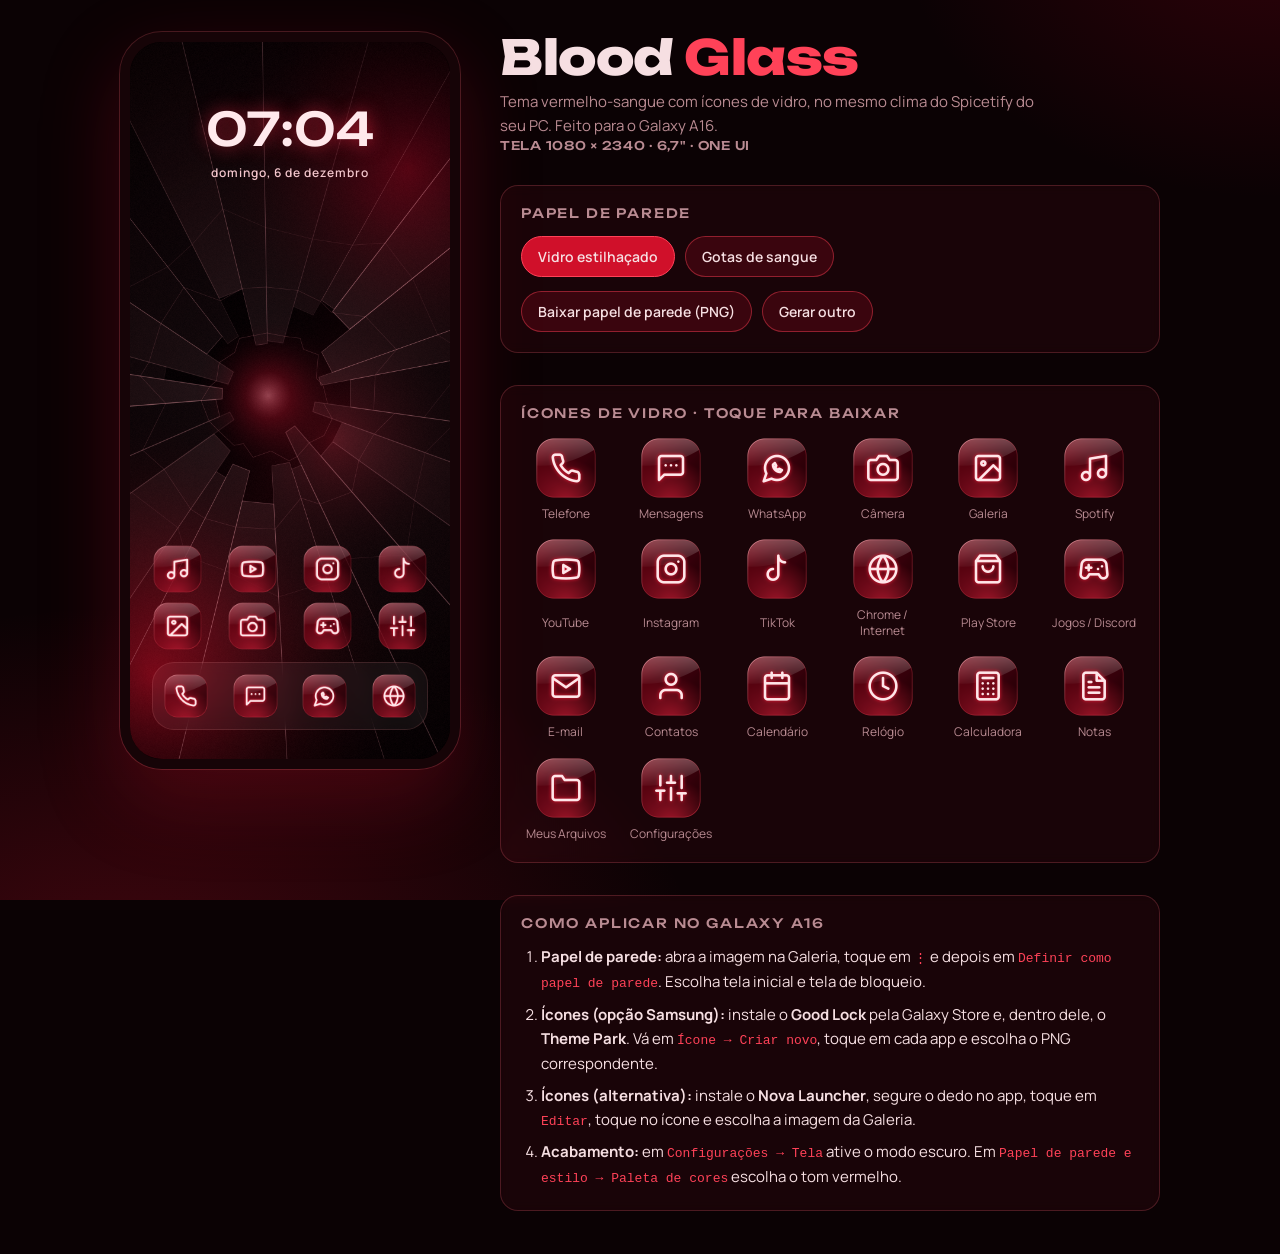
==== tema-celular/index.html @ 3ba120cf "Adiciona tema Blood Glass para Galaxy A16 Papéis de parede 1080x2340 (vidro estilhaçado e gotas de s" ====
<!doctype html>
<html lang="pt-BR">
<head>
<meta charset="utf-8">
<meta name="viewport" content="width=device-width, initial-scale=1, viewport-fit=cover">
<title>Blood Glass A16</title>
<link rel="preconnect" href="https://fonts.googleapis.com">
<link rel="stylesheet" href="https://fonts.googleapis.com/css2?family=Unbounded:wght@500;800&family=Manrope:wght@400;600&display=swap">
<style>
/* Layout: preview do celular à esquerda, controles e downloads à direita; empilha no celular. */
:root {
  --bg: #0b0204;
  --panel: rgba(255, 60, 80, 0.06);
  --line: rgba(255, 110, 125, 0.22);
  --fg: #f6dfe2;
  --muted: #b98b92;
  --accent: #d0102a;
  --accent-hi: #ff4258;
  --display: "Unbounded", "Arial Black", system-ui, sans-serif;
  --body: "Manrope", system-ui, -apple-system, "Segoe UI", sans-serif;
  color-scheme: dark;
}
* { box-sizing: border-box }
body {
  margin: 0; background: var(--bg); color: var(--fg); font: 15px/1.6 var(--body);
  padding-inline: 16px; padding-block: 32px 48px;
  background-image: radial-gradient(60rem 40rem at 10% 110%, rgba(208,16,42,.28), transparent 60%),
                    radial-gradient(40rem 30rem at 100% -10%, rgba(120,0,20,.35), transparent 60%);
  background-attachment: fixed;
}
main { max-width: 1040px; margin: 0 auto; display: grid; gap: 40px; grid-template-columns: minmax(0, 340px) minmax(0, 1fr); align-items: start }
@media (max-width: 760px) { main { grid-template-columns: minmax(0, 1fr) } }
h1 { font: 800 clamp(30px, 6vw, 48px)/1.05 var(--display); margin: 0 0 8px; letter-spacing: -.01em; text-wrap: balance }
h1 span { color: var(--accent-hi) }
h2 { font: 500 13px/1.2 var(--display); text-transform: uppercase; letter-spacing: .14em; color: var(--muted); margin: 0 0 14px }
p { margin: 0; max-width: 62ch }
.lede { color: var(--muted) }
.phone {
  position: relative; width: 100%; max-width: 340px; aspect-ratio: 1080 / 2340; border-radius: 42px;
  border: 10px solid #160407; box-shadow: 0 0 0 1px var(--line), 0 30px 80px rgba(208,16,42,.25);
  overflow: hidden; background: #000;
}
.phone canvas.wp { position: absolute; inset: 0; width: 100%; height: 100% }
.phone .grid { position: absolute; left: 7%; right: 7%; bottom: 16%; display: grid; grid-template-columns: repeat(4, 1fr); gap: 7% 9% }
.phone .grid img { width: 100%; display: block }
.phone .dock { position: absolute; left: 7%; right: 7%; bottom: 4%; display: grid; grid-template-columns: repeat(4, 1fr); gap: 9%; padding: 3%; border-radius: 22px; background: rgba(255,255,255,.05); border: 1px solid rgba(255,140,150,.15); backdrop-filter: blur(8px) }
.phone .dock img { width: 100%; display: block }
.phone .clock { position: absolute; top: 9%; width: 100%; text-align: center; font: 500 46px/1 var(--display); color: #ffe9ec; text-shadow: 0 0 18px rgba(255,40,70,.6) }
.phone .date { position: absolute; top: 17%; width: 100%; text-align: center; font: 600 12px var(--body); color: #f2c5cb; letter-spacing: .08em }
.side { display: grid; gap: 32px; min-width: 0 }
.card { background: var(--panel); border: 1px solid var(--line); border-radius: 18px; padding: 20px; backdrop-filter: blur(6px) }
.row { display: flex; flex-wrap: wrap; gap: 10px }
button {
  font: 600 14px var(--body); color: var(--fg); background: rgba(208,16,42,.18); border: 1px solid rgba(255,66,88,.45);
  padding: 10px 16px; border-radius: 999px; cursor: pointer;
}
button:hover { background: rgba(208,16,42,.35) }
button[aria-pressed="true"] { background: var(--accent); border-color: var(--accent-hi) }
button:focus-visible { outline: 2px solid var(--accent-hi); outline-offset: 2px }
.icons { display: grid; grid-template-columns: repeat(auto-fill, minmax(78px, 1fr)); gap: 16px }
.icons figure { margin: 0; display: grid; gap: 6px; justify-items: center; text-align: center }
.icons img { width: 64px; height: 64px; cursor: pointer }
.icons figcaption { font-size: 12px; color: var(--muted); line-height: 1.3 }
ol { margin: 0; padding-left: 20px; display: grid; gap: 8px }
code { font-size: 13px; color: var(--accent-hi) }
.spec { font: 500 12px var(--display); color: var(--muted); letter-spacing: .06em }
@media (prefers-reduced-motion: no-preference) { .phone { transition: transform .4s } .phone:hover { transform: translateY(-4px) } }
</style>
</head>
<body>
<main>
  <div class="phone" id="phone">
    <canvas class="wp" id="wpPreview" width="540" height="1170"></canvas>
    <div class="clock" id="pClock">12:00</div>
    <div class="date" id="pDate"></div>
    <div class="grid" id="pGrid"></div>
    <div class="dock" id="pDock"></div>
  </div>

  <div class="side">
    <header>
      <h1>Blood <span>Glass</span></h1>
      <p class="lede">Tema vermelho-sangue com ícones de vidro, no mesmo clima do Spicetify do seu PC. Feito para o Galaxy A16.</p>
      <p class="spec">TELA 1080 × 2340 · 6,7" · ONE UI</p>
    </header>

    <section class="card">
      <h2>Papel de parede</h2>
      <div class="row" id="variants" role="group" aria-label="Estilo do papel de parede">
        <button type="button" data-v="vidro" aria-pressed="true">Vidro estilhaçado</button>
        <button type="button" data-v="gotas" aria-pressed="false">Gotas de sangue</button>
      </div>
      <div class="row" style="margin-top:14px">
        <button type="button" id="dlWp">Baixar papel de parede (PNG)</button>
        <button type="button" id="reroll">Gerar outro</button>
      </div>
    </section>

    <section class="card">
      <h2>Ícones de vidro · toque para baixar</h2>
      <div class="icons" id="iconList"></div>
    </section>

    <section class="card">
      <h2>Como aplicar no Galaxy A16</h2>
      <ol>
        <li><b>Papel de parede:</b> abra a imagem na Galeria, toque em <code>⋮</code> e depois em <code>Definir como papel de parede</code>. Escolha tela inicial e tela de bloqueio.</li>
        <li><b>Ícones (opção Samsung):</b> instale o <b>Good Lock</b> pela Galaxy Store e, dentro dele, o <b>Theme Park</b>. Vá em <code>Ícone → Criar novo</code>, toque em cada app e escolha o PNG correspondente.</li>
        <li><b>Ícones (alternativa):</b> instale o <b>Nova Launcher</b>, segure o dedo no app, toque em <code>Editar</code>, toque no ícone e escolha a imagem da Galeria.</li>
        <li><b>Acabamento:</b> em <code>Configurações → Tela</code> ative o modo escuro. Em <code>Papel de parede e estilo → Paleta de cores</code> escolha o tom vermelho.</li>
      </ol>
    </section>
  </div>
</main>

<script>
const W = 1080, H = 2340;

// Glifos 24×24 desenhados com traço (estilo linha).
const ICONS = [
  ["telefone", "Telefone", "M22 16.9v3a2 2 0 0 1-2.2 2 19.8 19.8 0 0 1-8.6-3.1 19.5 19.5 0 0 1-6-6A19.8 19.8 0 0 1 2.1 4.2 2 2 0 0 1 4.1 2h3a2 2 0 0 1 2 1.7c.1.9.4 1.8.7 2.7a2 2 0 0 1-.5 2.1L8 9.8a16 16 0 0 0 6 6l1.3-1.3a2 2 0 0 1 2.1-.4c.9.3 1.8.6 2.7.7a2 2 0 0 1 1.7 2z"],
  ["mensagens", "Mensagens", "M21 15a2 2 0 0 1-2 2H7l-4 4V5a2 2 0 0 1 2-2h14a2 2 0 0 1 2 2z M8 10h.01 M12 10h.01 M16 10h.01"],
  ["whatsapp", "WhatsApp", "M7.9 20A9 9 0 1 0 4 16.1L2 22z M9 9.5c0 3 2.5 5.5 5.5 5.5l1.2-1.4-2-1-1 .8a4 4 0 0 1-2.1-2.1l.8-1-1-2z"],
  ["camera", "Câmera", "M23 19a2 2 0 0 1-2 2H3a2 2 0 0 1-2-2V8a2 2 0 0 1 2-2h4l2-3h6l2 3h4a2 2 0 0 1 2 2z M16 13a4 4 0 1 1-8 0 4 4 0 0 1 8 0z"],
  ["galeria", "Galeria", "M5 3h14a2 2 0 0 1 2 2v14a2 2 0 0 1-2 2H5a2 2 0 0 1-2-2V5a2 2 0 0 1 2-2z M21 15l-5-5L5 21 M10 8.5a1.5 1.5 0 1 1-3 0 1.5 1.5 0 0 1 3 0z"],
  ["spotify", "Spotify", "M9 18V5l12-2v13 M9 18a3 3 0 1 1-6 0 3 3 0 0 1 6 0z M21 16a3 3 0 1 1-6 0 3 3 0 0 1 6 0z"],
  ["youtube", "YouTube", "M2.5 17a24 24 0 0 1 0-10 2 2 0 0 1 1.4-1.4 49.6 49.6 0 0 1 16.2 0A2 2 0 0 1 21.5 7a24 24 0 0 1 0 10 2 2 0 0 1-1.4 1.4 49.6 49.6 0 0 1-16.2 0A2 2 0 0 1 2.5 17z M10 15l5-3-5-3z"],
  ["instagram", "Instagram", "M7 2h10a5 5 0 0 1 5 5v10a5 5 0 0 1-5 5H7a5 5 0 0 1-5-5V7a5 5 0 0 1 5-5z M16 12a4 4 0 1 1-8 0 4 4 0 0 1 8 0z M17.5 6.5h.01"],
  ["tiktok", "TikTok", "M9 12a4 4 0 1 0 4 4V2a5 5 0 0 0 5 5"],
  ["navegador", "Chrome / Internet", "M22 12a10 10 0 1 1-20 0 10 10 0 0 1 20 0z M2 12h20 M12 2a15.3 15.3 0 0 1 4 10 15.3 15.3 0 0 1-4 10 15.3 15.3 0 0 1-4-10 15.3 15.3 0 0 1 4-10z"],
  ["playstore", "Play Store", "M6 2L3 6v14a2 2 0 0 0 2 2h14a2 2 0 0 0 2-2V6l-3-4z M3 6h18 M16 10a4 4 0 0 1-8 0"],
  ["jogos", "Jogos / Discord", "M6 11h4 M8 9v4 M15 12h.01 M18 10h.01 M17.3 5H6.7a4 4 0 0 0-4 3.6L2 15.5A3 3 0 0 0 7.2 18l1.3-2h7l1.3 2a3 3 0 0 0 5.2-2.5l-.7-6.9a4 4 0 0 0-4-3.6z"],
  ["email", "E-mail", "M4 4h16a2 2 0 0 1 2 2v12a2 2 0 0 1-2 2H4a2 2 0 0 1-2-2V6a2 2 0 0 1 2-2z M22 6l-10 7L2 6"],
  ["contatos", "Contatos", "M20 21v-2a4 4 0 0 0-4-4H8a4 4 0 0 0-4 4v2 M16 7a4 4 0 1 1-8 0 4 4 0 0 1 8 0z"],
  ["calendario", "Calendário", "M5 4h14a2 2 0 0 1 2 2v14a2 2 0 0 1-2 2H5a2 2 0 0 1-2-2V6a2 2 0 0 1 2-2z M16 2v4 M8 2v4 M3 10h18"],
  ["relogio", "Relógio", "M22 12a10 10 0 1 1-20 0 10 10 0 0 1 20 0z M12 6v6l4 2"],
  ["calculadora", "Calculadora", "M6 2h12a2 2 0 0 1 2 2v16a2 2 0 0 1-2 2H6a2 2 0 0 1-2-2V4a2 2 0 0 1 2-2z M8 6h8 M8 10h.01 M12 10h.01 M16 10h.01 M8 14h.01 M12 14h.01 M16 14h.01 M8 18h.01 M12 18h.01 M16 18h.01"],
  ["notas", "Notas", "M14 2H6a2 2 0 0 0-2 2v16a2 2 0 0 0 2 2h12a2 2 0 0 0 2-2V8z M14 2v6h6 M16 13H8 M16 17H8 M10 9H8"],
  ["arquivos", "Meus Arquivos", "M22 19a2 2 0 0 1-2 2H4a2 2 0 0 1-2-2V5a2 2 0 0 1 2-2h5l2 3h9a2 2 0 0 1 2 2z"],
  ["config", "Configurações", "M4 21v-7 M4 10V3 M12 21v-9 M12 8V3 M20 21v-5 M20 12V3 M1 14h6 M9 8h6 M17 16h6"],
];

function rng(seed) { return () => ((seed = (seed * 16807) % 2147483647) - 1) / 2147483646; }

function roundRect(ctx, x, y, w, h, r) {
  ctx.beginPath(); ctx.moveTo(x + r, y);
  ctx.arcTo(x + w, y, x + w, y + h, r); ctx.arcTo(x + w, y + h, x, y + h, r);
  ctx.arcTo(x, y + h, x, y, r); ctx.arcTo(x, y, x + w, y, r); ctx.closePath();
}

function drawIcon(path, size = 512) {
  const c = document.createElement("canvas"); c.width = c.height = size;
  const ctx = c.getContext("2d"), s = size, pad = s * 0.04, r = s * 0.27;
  // corpo de vidro translúcido
  roundRect(ctx, pad, pad, s - 2 * pad, s - 2 * pad, r);
  let g = ctx.createLinearGradient(0, pad, s, s - pad);
  g.addColorStop(0, "rgba(150, 8, 28, 0.78)"); g.addColorStop(0.55, "rgba(70, 0, 12, 0.72)"); g.addColorStop(1, "rgba(25, 0, 5, 0.82)");
  ctx.fillStyle = g; ctx.fill();
  ctx.save(); ctx.clip();
  // brilho interno vermelho embaixo
  g = ctx.createRadialGradient(s * 0.5, s * 1.05, 0, s * 0.5, s * 1.05, s * 0.7);
  g.addColorStop(0, "rgba(255, 40, 70, 0.55)"); g.addColorStop(1, "rgba(255, 40, 70, 0)");
  ctx.fillStyle = g; ctx.fillRect(0, 0, s, s);
  // reflexo diagonal do vidro
  ctx.beginPath(); ctx.moveTo(0, 0); ctx.lineTo(s, 0); ctx.lineTo(s, s * 0.18); ctx.quadraticCurveTo(s * 0.5, s * 0.5, 0, s * 0.46); ctx.closePath();
  g = ctx.createLinearGradient(0, 0, 0, s * 0.5);
  g.addColorStop(0, "rgba(255,255,255,0.30)"); g.addColorStop(1, "rgba(255,255,255,0.02)");
  ctx.fillStyle = g; ctx.fill();
  ctx.restore();
  // borda
  roundRect(ctx, pad + 2, pad + 2, s - 2 * pad - 4, s - 2 * pad - 4, r - 2);
  g = ctx.createLinearGradient(0, 0, s, s);
  g.addColorStop(0, "rgba(255,200,205,0.75)"); g.addColorStop(0.5, "rgba(255,80,100,0.25)"); g.addColorStop(1, "rgba(255,60,80,0.55)");
  ctx.strokeStyle = g; ctx.lineWidth = s * 0.012; ctx.stroke();
  // glifo
  ctx.save();
  const k = s * 0.5 / 24; ctx.translate(s * 0.25, s * 0.25); ctx.scale(k, k);
  ctx.lineCap = ctx.lineJoin = "round"; ctx.lineWidth = 1.9;
  ctx.shadowColor = "rgba(255, 30, 60, 0.95)"; ctx.shadowBlur = s * 0.06;
  ctx.strokeStyle = "#ffe6e9"; ctx.stroke(new Path2D(path));
  ctx.shadowBlur = 0; ctx.stroke(new Path2D(path));
  ctx.restore();
  return c;
}

function grain(ctx, rand, amount) {
  const img = ctx.getImageData(0, 0, W, H), d = img.data;
  for (let i = 0; i < d.length; i += 4) { const n = (rand() - 0.5) * amount; d[i] += n; d[i + 1] += n * 0.6; d[i + 2] += n * 0.6; }
  ctx.putImageData(img, 0, 0);
}

function baseGlow(ctx, rand) {
  ctx.fillStyle = "#060103"; ctx.fillRect(0, 0, W, H);
  const blobs = [[0.15, 0.85, 900, "rgba(190,10,35,0.75)"], [0.9, 0.2, 700, "rgba(120,0,22,0.7)"], [0.6, 0.55, 500, "rgba(255,30,60,0.25)"]];
  for (const [x, y, rad, col] of blobs) {
    const cx = W * (x + (rand() - 0.5) * 0.15), cy = H * (y + (rand() - 0.5) * 0.08);
    const g = ctx.createRadialGradient(cx, cy, 0, cx, cy, rad);
    g.addColorStop(0, col); g.addColorStop(1, "rgba(0,0,0,0)");
    ctx.fillStyle = g; ctx.fillRect(0, 0, W, H);
  }
}

function wallpaperVidro(ctx, rand) {
  baseGlow(ctx, rand);
  // estilhaços de vidro a partir de um ponto de impacto
  const ix = W * (0.3 + rand() * 0.4), iy = H * (0.38 + rand() * 0.15);
  const n = 26, angles = Array.from({ length: n }, (_, i) => (i / n) * Math.PI * 2 + rand() * 0.18);
  for (let i = 0; i < n; i++) {
    const a1 = angles[i], a2 = angles[(i + 1) % n] + (i === n - 1 ? Math.PI * 2 : 0);
    const r1 = 120 + rand() * 260, r2 = 1500 + rand() * 900;
    ctx.beginPath();
    ctx.moveTo(ix + Math.cos(a1) * r1, iy + Math.sin(a1) * r1);
    ctx.lineTo(ix + Math.cos(a1) * r2, iy + Math.sin(a1) * r2);
    ctx.lineTo(ix + Math.cos(a2) * r2, iy + Math.sin(a2) * r2);
    ctx.lineTo(ix + Math.cos(a2) * r1, iy + Math.sin(a2) * r1);
    ctx.closePath();
    const g = ctx.createLinearGradient(ix, iy, ix + Math.cos(a1) * 1400, iy + Math.sin(a1) * 1400);
    const a = 0.02 + rand() * 0.07;
    g.addColorStop(0, `rgba(255,190,200,${a * 1.6})`); g.addColorStop(1, `rgba(255,60,80,${a * 0.2})`);
    ctx.fillStyle = g; ctx.fill();
    ctx.strokeStyle = `rgba(255,170,180,${0.10 + rand() * 0.25})`; ctx.lineWidth = 1 + rand() * 2; ctx.stroke();
  }
  // anéis concêntricos de rachadura
  for (let ring = 0; ring < 3; ring++) {
    const rr = 200 + ring * (180 + rand() * 120);
    ctx.beginPath();
    for (let i = 0; i <= n; i++) {
      const a = angles[i % n] + (i === n ? Math.PI * 2 : 0), j = rr * (0.85 + rand() * 0.3);
      const x = ix + Math.cos(a) * j, y = iy + Math.sin(a) * j;
      i ? ctx.lineTo(x, y) : ctx.moveTo(x, y);
    }
    ctx.strokeStyle = `rgba(255,150,165,${0.25 - ring * 0.06})`; ctx.lineWidth = 1.5; ctx.stroke();
  }
  // núcleo do impacto
  const g = ctx.createRadialGradient(ix, iy, 0, ix, iy, 260);
  g.addColorStop(0, "rgba(255,120,140,0.55)"); g.addColorStop(0.3, "rgba(220,20,50,0.25)"); g.addColorStop(1, "rgba(0,0,0,0)");
  ctx.fillStyle = g; ctx.fillRect(0, 0, W, H);
  vignette(ctx); grain(ctx, rand, 14);
}

function wallpaperGotas(ctx, rand) {
  baseGlow(ctx, rand);
  // escorridos do topo
  const drips = 9;
  for (let i = 0; i < drips; i++) {
    const x = (i + 0.2 + rand() * 0.6) * (W / drips), w = 26 + rand() * 50, len = 260 + rand() * 900;
    const g = ctx.createLinearGradient(0, 0, 0, len);
    g.addColorStop(0, "#5a0010"); g.addColorStop(0.7, "#a3001c"); g.addColorStop(1, "#d1102e");
    ctx.fillStyle = g;
    ctx.beginPath(); ctx.moveTo(x - w, 0);
    ctx.bezierCurveTo(x - w * 0.6, len * 0.3, x - w * 0.45, len * 0.7, x - w * 0.55, len);
    ctx.arc(x, len, w * 0.55, Math.PI, 0, true);
    ctx.bezierCurveTo(x + w * 0.45, len * 0.7, x + w * 0.6, len * 0.3, x + w, 0);
    ctx.closePath(); ctx.fill();
    // reflexo
    ctx.fillStyle = "rgba(255,200,210,0.35)";
    ctx.beginPath(); ctx.ellipse(x - w * 0.2, len - w * 0.05, w * 0.1, w * 0.22, -0.3, 0, Math.PI * 2); ctx.fill();
    ctx.fillRect(x - w * 0.35, 0, w * 0.08, len * 0.85);
  }
  // faixa superior contínua
  ctx.fillStyle = "#4a000d"; ctx.fillRect(0, 0, W, 40);
  // gotas espalhadas sobre "vidro"
  for (let i = 0; i < 70; i++) {
    const x = rand() * W, y = H * (0.45 + rand() * 0.55), r = 6 + rand() * rand() * 38;
    const g = ctx.createRadialGradient(x - r * 0.3, y - r * 0.3, r * 0.1, x, y, r);
    g.addColorStop(0, "rgba(255,140,155,0.9)"); g.addColorStop(0.35, "rgba(200,10,40,0.85)"); g.addColorStop(1, "rgba(60,0,10,0.9)");
    ctx.fillStyle = g; ctx.beginPath(); ctx.ellipse(x, y, r, r * (0.9 + rand() * 0.25), 0, 0, Math.PI * 2); ctx.fill();
    ctx.fillStyle = "rgba(255,255,255,0.55)"; ctx.beginPath(); ctx.arc(x - r * 0.35, y - r * 0.35, r * 0.18, 0, Math.PI * 2); ctx.fill();
  }
  vignette(ctx); grain(ctx, rand, 14);
}

function vignette(ctx) {
  const g = ctx.createRadialGradient(W / 2, H / 2, H * 0.3, W / 2, H / 2, H * 0.75);
  g.addColorStop(0, "rgba(0,0,0,0)"); g.addColorStop(1, "rgba(0,0,0,0.6)");
  ctx.fillStyle = g; ctx.fillRect(0, 0, W, H);
}

function renderWallpaper(variant, seed) {
  const c = document.createElement("canvas"); c.width = W; c.height = H;
  const ctx = c.getContext("2d"), rand = rng(seed);
  (variant === "gotas" ? wallpaperGotas : wallpaperVidro)(ctx, rand);
  return c;
}

function save(canvas, name) {
  canvas.toBlob(b => {
    const a = document.createElement("a"); a.href = URL.createObjectURL(b); a.download = name;
    document.body.appendChild(a); a.click(); a.remove(); setTimeout(() => URL.revokeObjectURL(a.href), 2000);
  }, "image/png");
}

let variant = "vidro", seed = 7, current;
function refresh() {
  current = renderWallpaper(variant, seed);
  const p = document.getElementById("wpPreview");
  p.getContext("2d").drawImage(current, 0, 0, p.width, p.height);
}

const iconCanvases = Object.fromEntries(ICONS.map(([id, , path]) => [id, drawIcon(path)]));
const list = document.getElementById("iconList"), grid = document.getElementById("pGrid"), dock = document.getElementById("pDock");
for (const [id, label] of ICONS) {
  const url = iconCanvases[id].toDataURL();
  const f = document.createElement("figure");
  f.innerHTML = `<img alt="Ícone ${label}" src="${url}"><figcaption>${label}</figcaption>`;
  f.querySelector("img").addEventListener("click", () => save(iconCanvases[id], `icone-${id}.png`));
  list.appendChild(f);
}
["spotify", "youtube", "instagram", "tiktok", "galeria", "camera", "jogos", "config"].forEach(id => { const i = new Image(); i.src = iconCanvases[id].toDataURL(); i.alt = ""; grid.appendChild(i); });
["telefone", "mensagens", "whatsapp", "navegador"].forEach(id => { const i = new Image(); i.src = iconCanvases[id].toDataURL(); i.alt = ""; dock.appendChild(i); });

const now = new Date();
document.getElementById("pClock").textContent = now.toLocaleTimeString("pt-BR", { hour: "2-digit", minute: "2-digit" });
document.getElementById("pDate").textContent = now.toLocaleDateString("pt-BR", { weekday: "long", day: "numeric", month: "long" });

document.getElementById("variants").addEventListener("click", e => {
  const b = e.target.closest("button"); if (!b) return;
  variant = b.dataset.v;
  document.querySelectorAll("#variants button").forEach(x => x.setAttribute("aria-pressed", x === b));
  refresh();
});
document.getElementById("reroll").addEventListener("click", () => { seed = Math.floor(Math.random() * 1e6) + 1; refresh(); });
document.getElementById("dlWp").addEventListener("click", () => save(current, `papel-de-parede-${variant}.png`));

// usado pelo script de exportação
window.exportAll = () => ({
  wallpapers: { vidro: renderWallpaper("vidro", 7).toDataURL(), gotas: renderWallpaper("gotas", 11).toDataURL() },
  icons: Object.fromEntries(Object.entries(iconCanvases).map(([k, c]) => [k, c.toDataURL()])),
});
refresh();
</script>
</body>
</html>
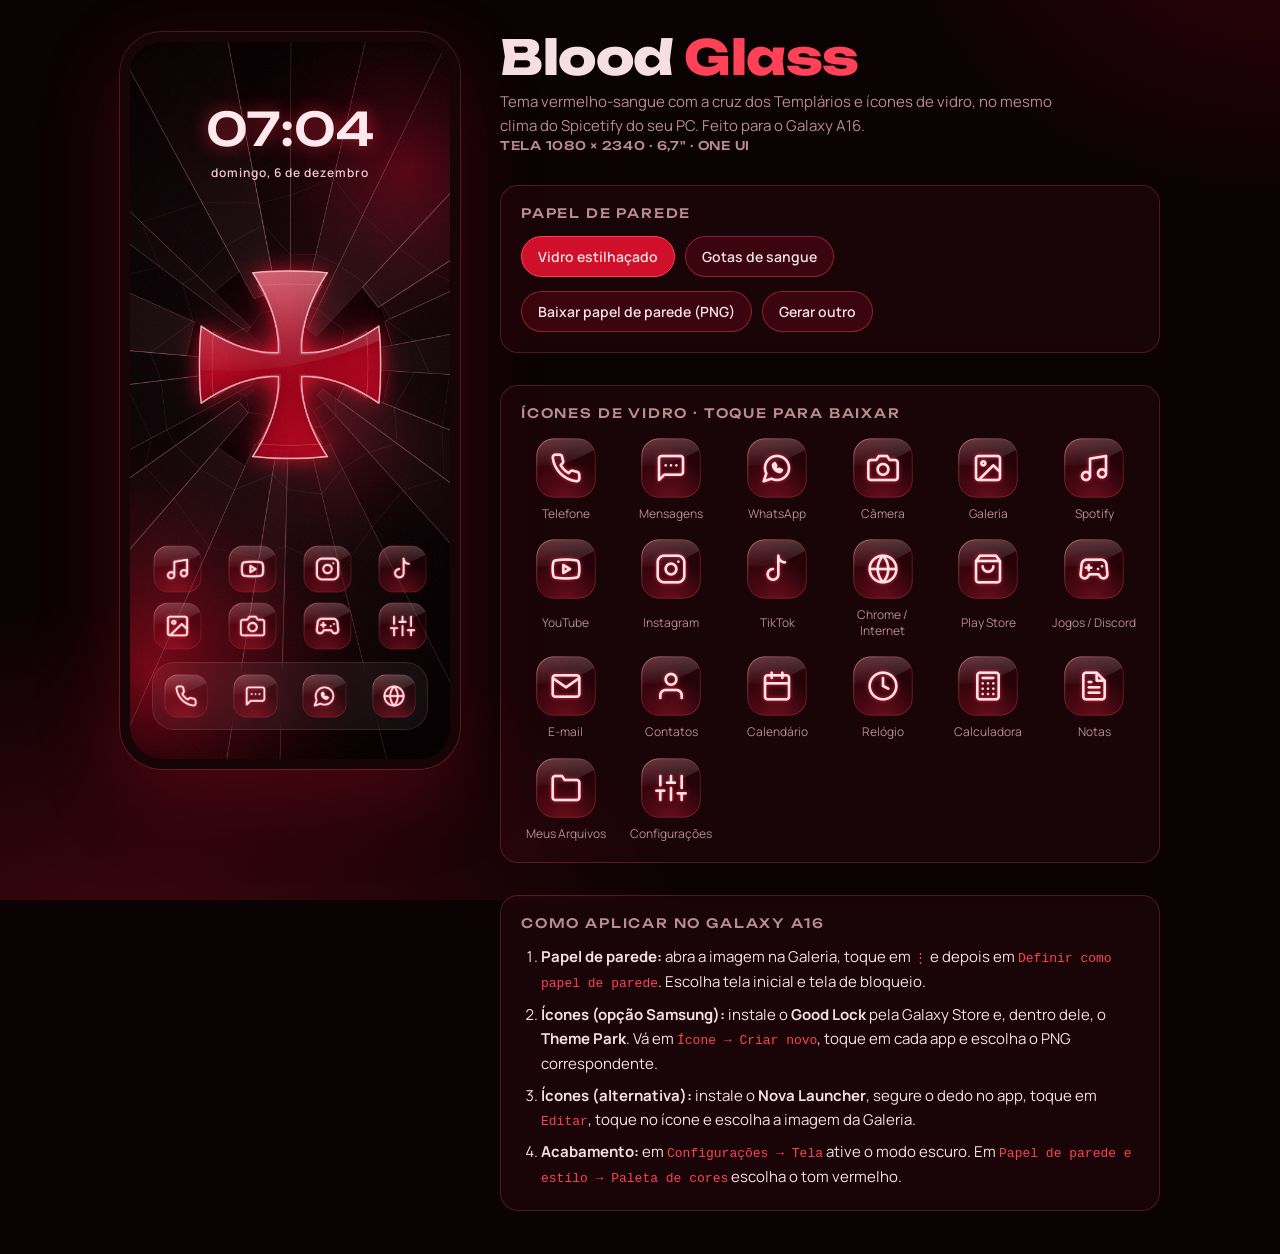
==== commit d2d7b737: "Adiciona cruz templária aos papéis de parede e deixa ícones mais transparentes Co-Authored-By: Claud" ====
--- a/tema-celular/index.html
+++ b/tema-celular/index.html
@@ -80,7 +80,7 @@
   <div class="side">
     <header>
       <h1>Blood <span>Glass</span></h1>
-      <p class="lede">Tema vermelho-sangue com ícones de vidro, no mesmo clima do Spicetify do seu PC. Feito para o Galaxy A16.</p>
+      <p class="lede">Tema vermelho-sangue com a cruz dos Templários e ícones de vidro, no mesmo clima do Spicetify do seu PC. Feito para o Galaxy A16.</p>
       <p class="spec">TELA 1080 × 2340 · 6,7" · ONE UI</p>
     </header>
 
@@ -154,17 +154,17 @@
   // corpo de vidro translúcido
   roundRect(ctx, pad, pad, s - 2 * pad, s - 2 * pad, r);
   let g = ctx.createLinearGradient(0, pad, s, s - pad);
-  g.addColorStop(0, "rgba(150, 8, 28, 0.78)"); g.addColorStop(0.55, "rgba(70, 0, 12, 0.72)"); g.addColorStop(1, "rgba(25, 0, 5, 0.82)");
+  g.addColorStop(0, "rgba(170, 10, 32, 0.34)"); g.addColorStop(0.55, "rgba(90, 0, 16, 0.22)"); g.addColorStop(1, "rgba(40, 0, 8, 0.32)");
   ctx.fillStyle = g; ctx.fill();
   ctx.save(); ctx.clip();
   // brilho interno vermelho embaixo
   g = ctx.createRadialGradient(s * 0.5, s * 1.05, 0, s * 0.5, s * 1.05, s * 0.7);
-  g.addColorStop(0, "rgba(255, 40, 70, 0.55)"); g.addColorStop(1, "rgba(255, 40, 70, 0)");
+  g.addColorStop(0, "rgba(255, 40, 70, 0.35)"); g.addColorStop(1, "rgba(255, 40, 70, 0)");
   ctx.fillStyle = g; ctx.fillRect(0, 0, s, s);
   // reflexo diagonal do vidro
   ctx.beginPath(); ctx.moveTo(0, 0); ctx.lineTo(s, 0); ctx.lineTo(s, s * 0.18); ctx.quadraticCurveTo(s * 0.5, s * 0.5, 0, s * 0.46); ctx.closePath();
   g = ctx.createLinearGradient(0, 0, 0, s * 0.5);
-  g.addColorStop(0, "rgba(255,255,255,0.30)"); g.addColorStop(1, "rgba(255,255,255,0.02)");
+  g.addColorStop(0, "rgba(255,255,255,0.22)"); g.addColorStop(1, "rgba(255,255,255,0.01)");
   ctx.fillStyle = g; ctx.fill();
   ctx.restore();
   // borda
@@ -203,7 +203,7 @@
 function wallpaperVidro(ctx, rand) {
   baseGlow(ctx, rand);
   // estilhaços de vidro a partir de um ponto de impacto
-  const ix = W * (0.3 + rand() * 0.4), iy = H * (0.38 + rand() * 0.15);
+  const ix = W * 0.5, iy = H * 0.45;
   const n = 26, angles = Array.from({ length: n }, (_, i) => (i / n) * Math.PI * 2 + rand() * 0.18);
   for (let i = 0; i < n; i++) {
     const a1 = angles[i], a2 = angles[(i + 1) % n] + (i === n - 1 ? Math.PI * 2 : 0);
@@ -235,6 +235,7 @@
   const g = ctx.createRadialGradient(ix, iy, 0, ix, iy, 260);
   g.addColorStop(0, "rgba(255,120,140,0.55)"); g.addColorStop(0.3, "rgba(220,20,50,0.25)"); g.addColorStop(1, "rgba(0,0,0,0)");
   ctx.fillStyle = g; ctx.fillRect(0, 0, W, H);
+  templarCross(ctx, ix, iy, 300);
   vignette(ctx); grain(ctx, rand, 14);
 }
 
@@ -267,7 +268,44 @@
     ctx.fillStyle = g; ctx.beginPath(); ctx.ellipse(x, y, r, r * (0.9 + rand() * 0.25), 0, 0, Math.PI * 2); ctx.fill();
     ctx.fillStyle = "rgba(255,255,255,0.55)"; ctx.beginPath(); ctx.arc(x - r * 0.35, y - r * 0.35, r * 0.18, 0, Math.PI * 2); ctx.fill();
   }
+  templarCross(ctx, W * 0.5, H * 0.45, 300);
   vignette(ctx); grain(ctx, rand, 14);
+}
+
+// Cruz pátea da Ordem dos Templários, em vidro vermelho.
+function crossPath(cx, cy, L) {
+  const a = L * 0.13, w = L * 0.42, p = new Path2D();
+  const rot = (x, y, k) => { for (let i = 0; i < k; i++) [x, y] = [-y, x]; return [cx + x, cy + y]; };
+  p.moveTo(...rot(-a, -a, 0));
+  for (let k = 0; k < 4; k++) {
+    const c1 = rot(-a * 0.9, -L * 0.55, k), e1 = rot(-w, -L, k), m = rot(0, -L * 1.04, k), e2 = rot(w, -L, k), c2 = rot(a * 0.9, -L * 0.55, k), end = rot(a, -a, k);
+    p.quadraticCurveTo(...c1, ...e1); p.quadraticCurveTo(...m, ...e2); p.quadraticCurveTo(...c2, ...end);
+  }
+  p.closePath(); return p;
+}
+
+function templarCross(ctx, cx, cy, L) {
+  // halo atrás da cruz
+  let g = ctx.createRadialGradient(cx, cy, 0, cx, cy, L * 1.6);
+  g.addColorStop(0, "rgba(255,40,70,0.35)"); g.addColorStop(1, "rgba(0,0,0,0)");
+  ctx.fillStyle = g; ctx.fillRect(0, 0, W, H);
+  const outer = crossPath(cx, cy, L), inner = crossPath(cx, cy, L * 0.86);
+  ctx.save();
+  ctx.shadowColor = "rgba(255,20,50,0.9)"; ctx.shadowBlur = 70;
+  g = ctx.createLinearGradient(cx - L, cy - L, cx + L, cy + L);
+  g.addColorStop(0, "rgba(230,20,50,0.85)"); g.addColorStop(0.5, "rgba(140,0,22,0.75)"); g.addColorStop(1, "rgba(200,10,40,0.85)");
+  ctx.fillStyle = g; ctx.fill(outer);
+  ctx.restore();
+  ctx.save(); ctx.clip(outer);
+  // reflexo de vidro
+  g = ctx.createLinearGradient(cx, cy - L, cx, cy + L * 0.2);
+  g.addColorStop(0, "rgba(255,255,255,0.35)"); g.addColorStop(1, "rgba(255,255,255,0)");
+  ctx.fillStyle = g;
+  ctx.beginPath(); ctx.moveTo(cx - L * 1.1, cy - L * 1.1); ctx.lineTo(cx + L * 1.1, cy - L * 1.1); ctx.lineTo(cx + L * 1.1, cy - L * 0.3); ctx.quadraticCurveTo(cx, cy + L * 0.15, cx - L * 1.1, cy + L * 0.05); ctx.closePath(); ctx.fill();
+  ctx.restore();
+  ctx.lineJoin = "round";
+  ctx.strokeStyle = "rgba(255,190,200,0.9)"; ctx.lineWidth = 5; ctx.stroke(outer);
+  ctx.strokeStyle = "rgba(255,150,165,0.35)"; ctx.lineWidth = 2.5; ctx.stroke(inner);
 }
 
 function vignette(ctx) {
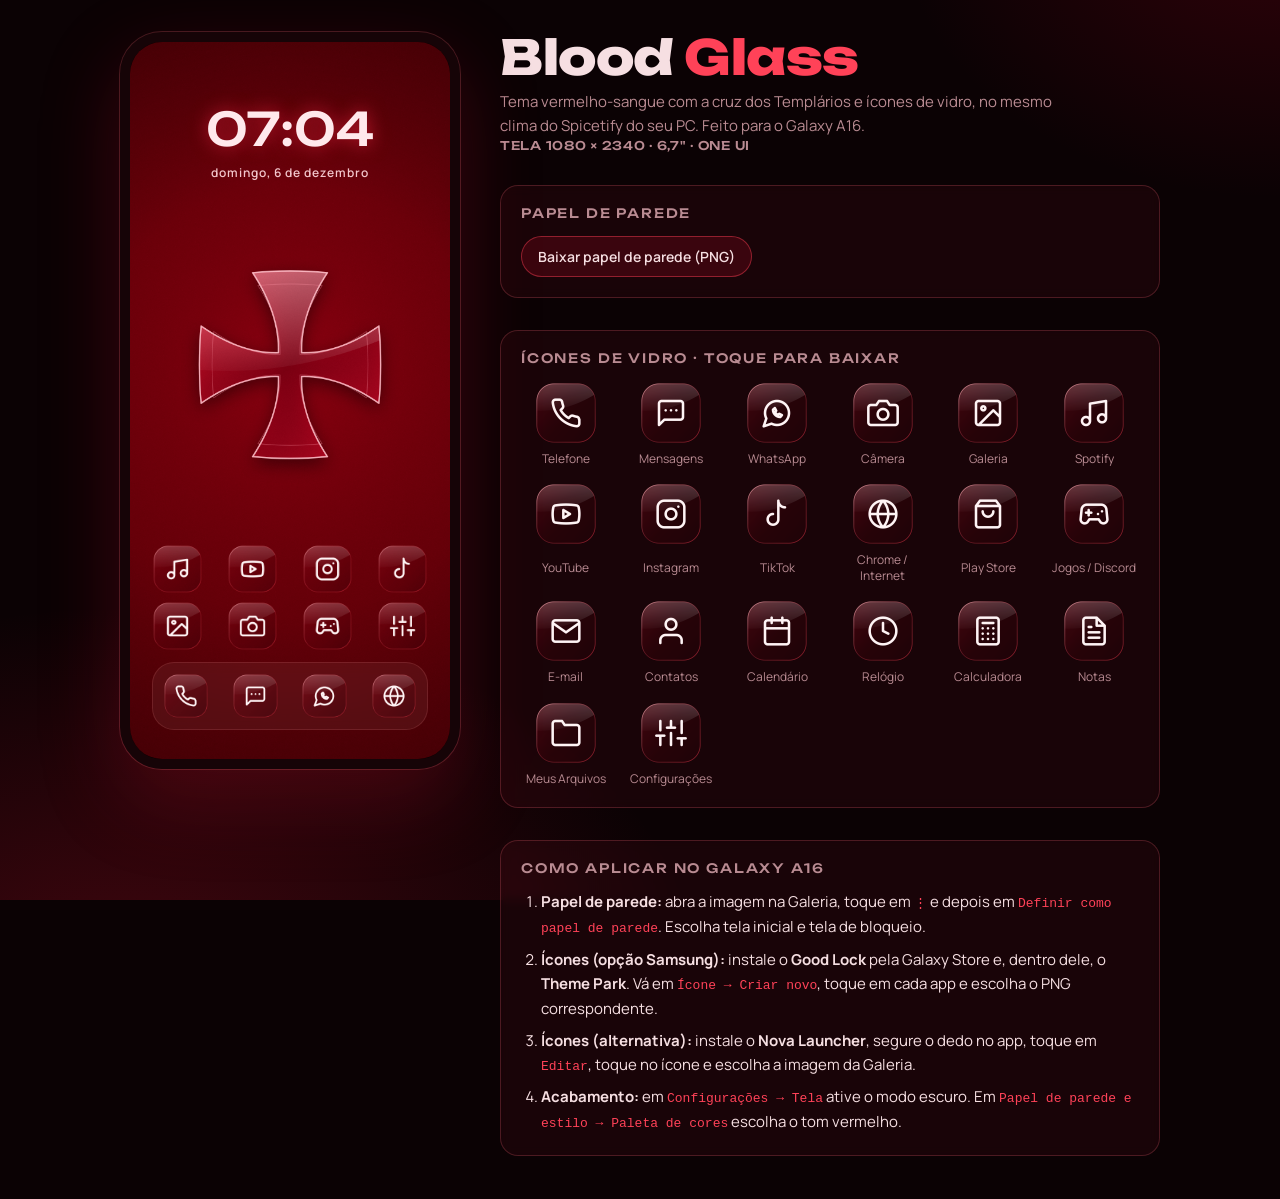
==== commit 37b86c0a: "Fundo vermelho-sangue liso com a cruz templária e ícones sem brilho vermelho Co-Authored-By: Claude " ====
--- a/tema-celular/index.html
+++ b/tema-celular/index.html
@@ -86,13 +86,8 @@
 
     <section class="card">
       <h2>Papel de parede</h2>
-      <div class="row" id="variants" role="group" aria-label="Estilo do papel de parede">
-        <button type="button" data-v="vidro" aria-pressed="true">Vidro estilhaçado</button>
-        <button type="button" data-v="gotas" aria-pressed="false">Gotas de sangue</button>
-      </div>
-      <div class="row" style="margin-top:14px">
+      <div class="row">
         <button type="button" id="dlWp">Baixar papel de parede (PNG)</button>
-        <button type="button" id="reroll">Gerar outro</button>
       </div>
     </section>
 
@@ -157,10 +152,6 @@
   g.addColorStop(0, "rgba(170, 10, 32, 0.34)"); g.addColorStop(0.55, "rgba(90, 0, 16, 0.22)"); g.addColorStop(1, "rgba(40, 0, 8, 0.32)");
   ctx.fillStyle = g; ctx.fill();
   ctx.save(); ctx.clip();
-  // brilho interno vermelho embaixo
-  g = ctx.createRadialGradient(s * 0.5, s * 1.05, 0, s * 0.5, s * 1.05, s * 0.7);
-  g.addColorStop(0, "rgba(255, 40, 70, 0.35)"); g.addColorStop(1, "rgba(255, 40, 70, 0)");
-  ctx.fillStyle = g; ctx.fillRect(0, 0, s, s);
   // reflexo diagonal do vidro
   ctx.beginPath(); ctx.moveTo(0, 0); ctx.lineTo(s, 0); ctx.lineTo(s, s * 0.18); ctx.quadraticCurveTo(s * 0.5, s * 0.5, 0, s * 0.46); ctx.closePath();
   g = ctx.createLinearGradient(0, 0, 0, s * 0.5);
@@ -176,9 +167,7 @@
   ctx.save();
   const k = s * 0.5 / 24; ctx.translate(s * 0.25, s * 0.25); ctx.scale(k, k);
   ctx.lineCap = ctx.lineJoin = "round"; ctx.lineWidth = 1.9;
-  ctx.shadowColor = "rgba(255, 30, 60, 0.95)"; ctx.shadowBlur = s * 0.06;
-  ctx.strokeStyle = "#ffe6e9"; ctx.stroke(new Path2D(path));
-  ctx.shadowBlur = 0; ctx.stroke(new Path2D(path));
+  ctx.strokeStyle = "#fff4f5"; ctx.stroke(new Path2D(path));
   ctx.restore();
   return c;
 }
@@ -189,87 +178,14 @@
   ctx.putImageData(img, 0, 0);
 }
 
-function baseGlow(ctx, rand) {
-  ctx.fillStyle = "#060103"; ctx.fillRect(0, 0, W, H);
-  const blobs = [[0.15, 0.85, 900, "rgba(190,10,35,0.75)"], [0.9, 0.2, 700, "rgba(120,0,22,0.7)"], [0.6, 0.55, 500, "rgba(255,30,60,0.25)"]];
-  for (const [x, y, rad, col] of blobs) {
-    const cx = W * (x + (rand() - 0.5) * 0.15), cy = H * (y + (rand() - 0.5) * 0.08);
-    const g = ctx.createRadialGradient(cx, cy, 0, cx, cy, rad);
-    g.addColorStop(0, col); g.addColorStop(1, "rgba(0,0,0,0)");
-    ctx.fillStyle = g; ctx.fillRect(0, 0, W, H);
-  }
-}
-
-function wallpaperVidro(ctx, rand) {
-  baseGlow(ctx, rand);
-  // estilhaços de vidro a partir de um ponto de impacto
-  const ix = W * 0.5, iy = H * 0.45;
-  const n = 26, angles = Array.from({ length: n }, (_, i) => (i / n) * Math.PI * 2 + rand() * 0.18);
-  for (let i = 0; i < n; i++) {
-    const a1 = angles[i], a2 = angles[(i + 1) % n] + (i === n - 1 ? Math.PI * 2 : 0);
-    const r1 = 120 + rand() * 260, r2 = 1500 + rand() * 900;
-    ctx.beginPath();
-    ctx.moveTo(ix + Math.cos(a1) * r1, iy + Math.sin(a1) * r1);
-    ctx.lineTo(ix + Math.cos(a1) * r2, iy + Math.sin(a1) * r2);
-    ctx.lineTo(ix + Math.cos(a2) * r2, iy + Math.sin(a2) * r2);
-    ctx.lineTo(ix + Math.cos(a2) * r1, iy + Math.sin(a2) * r1);
-    ctx.closePath();
-    const g = ctx.createLinearGradient(ix, iy, ix + Math.cos(a1) * 1400, iy + Math.sin(a1) * 1400);
-    const a = 0.02 + rand() * 0.07;
-    g.addColorStop(0, `rgba(255,190,200,${a * 1.6})`); g.addColorStop(1, `rgba(255,60,80,${a * 0.2})`);
-    ctx.fillStyle = g; ctx.fill();
-    ctx.strokeStyle = `rgba(255,170,180,${0.10 + rand() * 0.25})`; ctx.lineWidth = 1 + rand() * 2; ctx.stroke();
-  }
-  // anéis concêntricos de rachadura
-  for (let ring = 0; ring < 3; ring++) {
-    const rr = 200 + ring * (180 + rand() * 120);
-    ctx.beginPath();
-    for (let i = 0; i <= n; i++) {
-      const a = angles[i % n] + (i === n ? Math.PI * 2 : 0), j = rr * (0.85 + rand() * 0.3);
-      const x = ix + Math.cos(a) * j, y = iy + Math.sin(a) * j;
-      i ? ctx.lineTo(x, y) : ctx.moveTo(x, y);
-    }
-    ctx.strokeStyle = `rgba(255,150,165,${0.25 - ring * 0.06})`; ctx.lineWidth = 1.5; ctx.stroke();
-  }
-  // núcleo do impacto
-  const g = ctx.createRadialGradient(ix, iy, 0, ix, iy, 260);
-  g.addColorStop(0, "rgba(255,120,140,0.55)"); g.addColorStop(0.3, "rgba(220,20,50,0.25)"); g.addColorStop(1, "rgba(0,0,0,0)");
+function wallpaperSangue(ctx, rand) {
+  // fundo vermelho-sangue liso, um pouco mais claro atrás da cruz
+  ctx.fillStyle = "#5e0008"; ctx.fillRect(0, 0, W, H);
+  const g = ctx.createRadialGradient(W * 0.5, H * 0.45, 0, W * 0.5, H * 0.45, H * 0.6);
+  g.addColorStop(0, "#8a0010"); g.addColorStop(1, "rgba(94,0,8,0)");
   ctx.fillStyle = g; ctx.fillRect(0, 0, W, H);
-  templarCross(ctx, ix, iy, 300);
-  vignette(ctx); grain(ctx, rand, 14);
-}
-
-function wallpaperGotas(ctx, rand) {
-  baseGlow(ctx, rand);
-  // escorridos do topo
-  const drips = 9;
-  for (let i = 0; i < drips; i++) {
-    const x = (i + 0.2 + rand() * 0.6) * (W / drips), w = 26 + rand() * 50, len = 260 + rand() * 900;
-    const g = ctx.createLinearGradient(0, 0, 0, len);
-    g.addColorStop(0, "#5a0010"); g.addColorStop(0.7, "#a3001c"); g.addColorStop(1, "#d1102e");
-    ctx.fillStyle = g;
-    ctx.beginPath(); ctx.moveTo(x - w, 0);
-    ctx.bezierCurveTo(x - w * 0.6, len * 0.3, x - w * 0.45, len * 0.7, x - w * 0.55, len);
-    ctx.arc(x, len, w * 0.55, Math.PI, 0, true);
-    ctx.bezierCurveTo(x + w * 0.45, len * 0.7, x + w * 0.6, len * 0.3, x + w, 0);
-    ctx.closePath(); ctx.fill();
-    // reflexo
-    ctx.fillStyle = "rgba(255,200,210,0.35)";
-    ctx.beginPath(); ctx.ellipse(x - w * 0.2, len - w * 0.05, w * 0.1, w * 0.22, -0.3, 0, Math.PI * 2); ctx.fill();
-    ctx.fillRect(x - w * 0.35, 0, w * 0.08, len * 0.85);
-  }
-  // faixa superior contínua
-  ctx.fillStyle = "#4a000d"; ctx.fillRect(0, 0, W, 40);
-  // gotas espalhadas sobre "vidro"
-  for (let i = 0; i < 70; i++) {
-    const x = rand() * W, y = H * (0.45 + rand() * 0.55), r = 6 + rand() * rand() * 38;
-    const g = ctx.createRadialGradient(x - r * 0.3, y - r * 0.3, r * 0.1, x, y, r);
-    g.addColorStop(0, "rgba(255,140,155,0.9)"); g.addColorStop(0.35, "rgba(200,10,40,0.85)"); g.addColorStop(1, "rgba(60,0,10,0.9)");
-    ctx.fillStyle = g; ctx.beginPath(); ctx.ellipse(x, y, r, r * (0.9 + rand() * 0.25), 0, 0, Math.PI * 2); ctx.fill();
-    ctx.fillStyle = "rgba(255,255,255,0.55)"; ctx.beginPath(); ctx.arc(x - r * 0.35, y - r * 0.35, r * 0.18, 0, Math.PI * 2); ctx.fill();
-  }
   templarCross(ctx, W * 0.5, H * 0.45, 300);
-  vignette(ctx); grain(ctx, rand, 14);
+  vignette(ctx); grain(ctx, rand, 8);
 }
 
 // Cruz pátea da Ordem dos Templários, em vidro vermelho.
@@ -286,12 +202,10 @@
 
 function templarCross(ctx, cx, cy, L) {
   // halo atrás da cruz
-  let g = ctx.createRadialGradient(cx, cy, 0, cx, cy, L * 1.6);
-  g.addColorStop(0, "rgba(255,40,70,0.35)"); g.addColorStop(1, "rgba(0,0,0,0)");
-  ctx.fillStyle = g; ctx.fillRect(0, 0, W, H);
+  let g;
   const outer = crossPath(cx, cy, L), inner = crossPath(cx, cy, L * 0.86);
   ctx.save();
-  ctx.shadowColor = "rgba(255,20,50,0.9)"; ctx.shadowBlur = 70;
+  ctx.shadowColor = "rgba(20,0,2,0.75)"; ctx.shadowBlur = 60; ctx.shadowOffsetY = 18;
   g = ctx.createLinearGradient(cx - L, cy - L, cx + L, cy + L);
   g.addColorStop(0, "rgba(230,20,50,0.85)"); g.addColorStop(0.5, "rgba(140,0,22,0.75)"); g.addColorStop(1, "rgba(200,10,40,0.85)");
   ctx.fillStyle = g; ctx.fill(outer);
@@ -310,14 +224,14 @@
 
 function vignette(ctx) {
   const g = ctx.createRadialGradient(W / 2, H / 2, H * 0.3, W / 2, H / 2, H * 0.75);
-  g.addColorStop(0, "rgba(0,0,0,0)"); g.addColorStop(1, "rgba(0,0,0,0.6)");
+  g.addColorStop(0, "rgba(0,0,0,0)"); g.addColorStop(1, "rgba(0,0,0,0.45)");
   ctx.fillStyle = g; ctx.fillRect(0, 0, W, H);
 }
 
-function renderWallpaper(variant, seed) {
+function renderWallpaper(seed) {
   const c = document.createElement("canvas"); c.width = W; c.height = H;
   const ctx = c.getContext("2d"), rand = rng(seed);
-  (variant === "gotas" ? wallpaperGotas : wallpaperVidro)(ctx, rand);
+  wallpaperSangue(ctx, rand);
   return c;
 }
 
@@ -328,9 +242,9 @@
   }, "image/png");
 }
 
-let variant = "vidro", seed = 7, current;
+let current;
 function refresh() {
-  current = renderWallpaper(variant, seed);
+  current = renderWallpaper(7);
   const p = document.getElementById("wpPreview");
   p.getContext("2d").drawImage(current, 0, 0, p.width, p.height);
 }
@@ -351,18 +265,11 @@
 document.getElementById("pClock").textContent = now.toLocaleTimeString("pt-BR", { hour: "2-digit", minute: "2-digit" });
 document.getElementById("pDate").textContent = now.toLocaleDateString("pt-BR", { weekday: "long", day: "numeric", month: "long" });
 
-document.getElementById("variants").addEventListener("click", e => {
-  const b = e.target.closest("button"); if (!b) return;
-  variant = b.dataset.v;
-  document.querySelectorAll("#variants button").forEach(x => x.setAttribute("aria-pressed", x === b));
-  refresh();
-});
-document.getElementById("reroll").addEventListener("click", () => { seed = Math.floor(Math.random() * 1e6) + 1; refresh(); });
-document.getElementById("dlWp").addEventListener("click", () => save(current, `papel-de-parede-${variant}.png`));
+document.getElementById("dlWp").addEventListener("click", () => save(current, "papel-de-parede-templario.png"));
 
 // usado pelo script de exportação
 window.exportAll = () => ({
-  wallpapers: { vidro: renderWallpaper("vidro", 7).toDataURL(), gotas: renderWallpaper("gotas", 11).toDataURL() },
+  wallpapers: { templario: renderWallpaper(7).toDataURL() },
   icons: Object.fromEntries(Object.entries(iconCanvases).map(([k, c]) => [k, c.toDataURL()])),
 });
 refresh();
